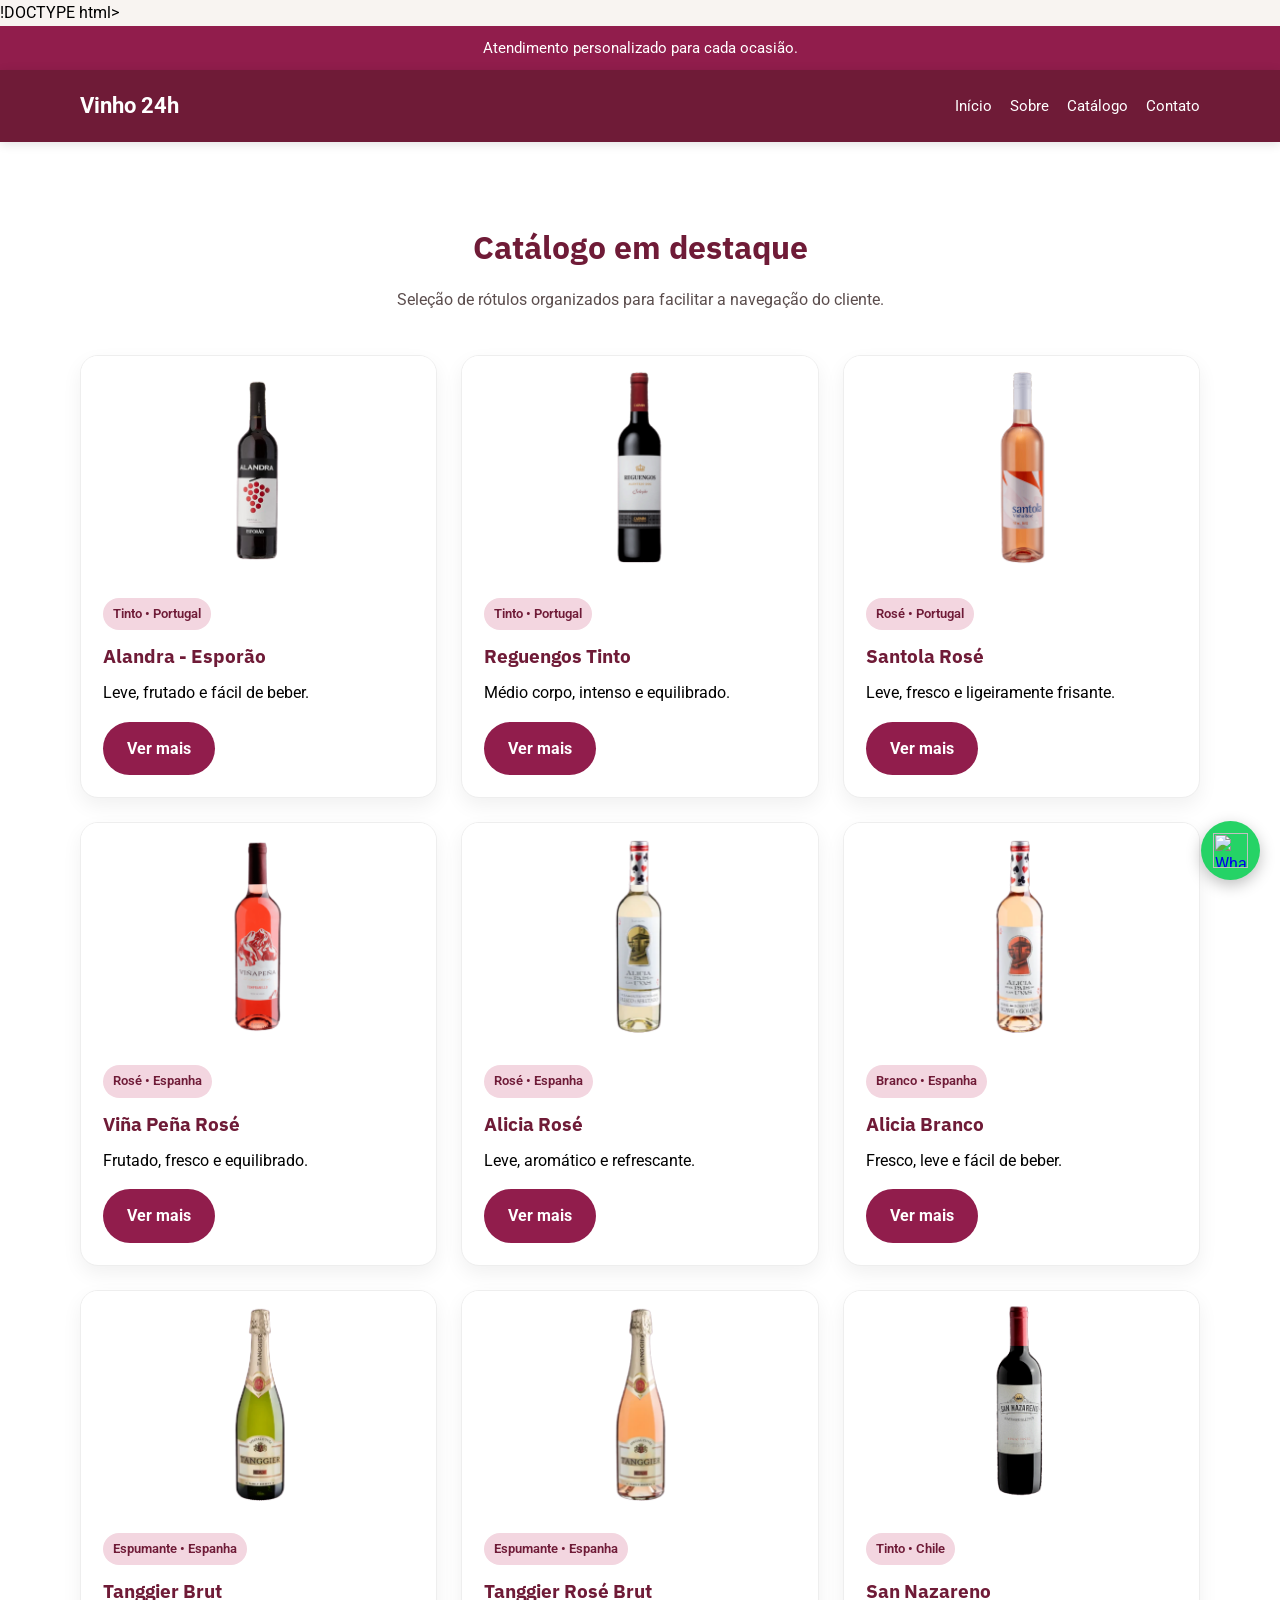
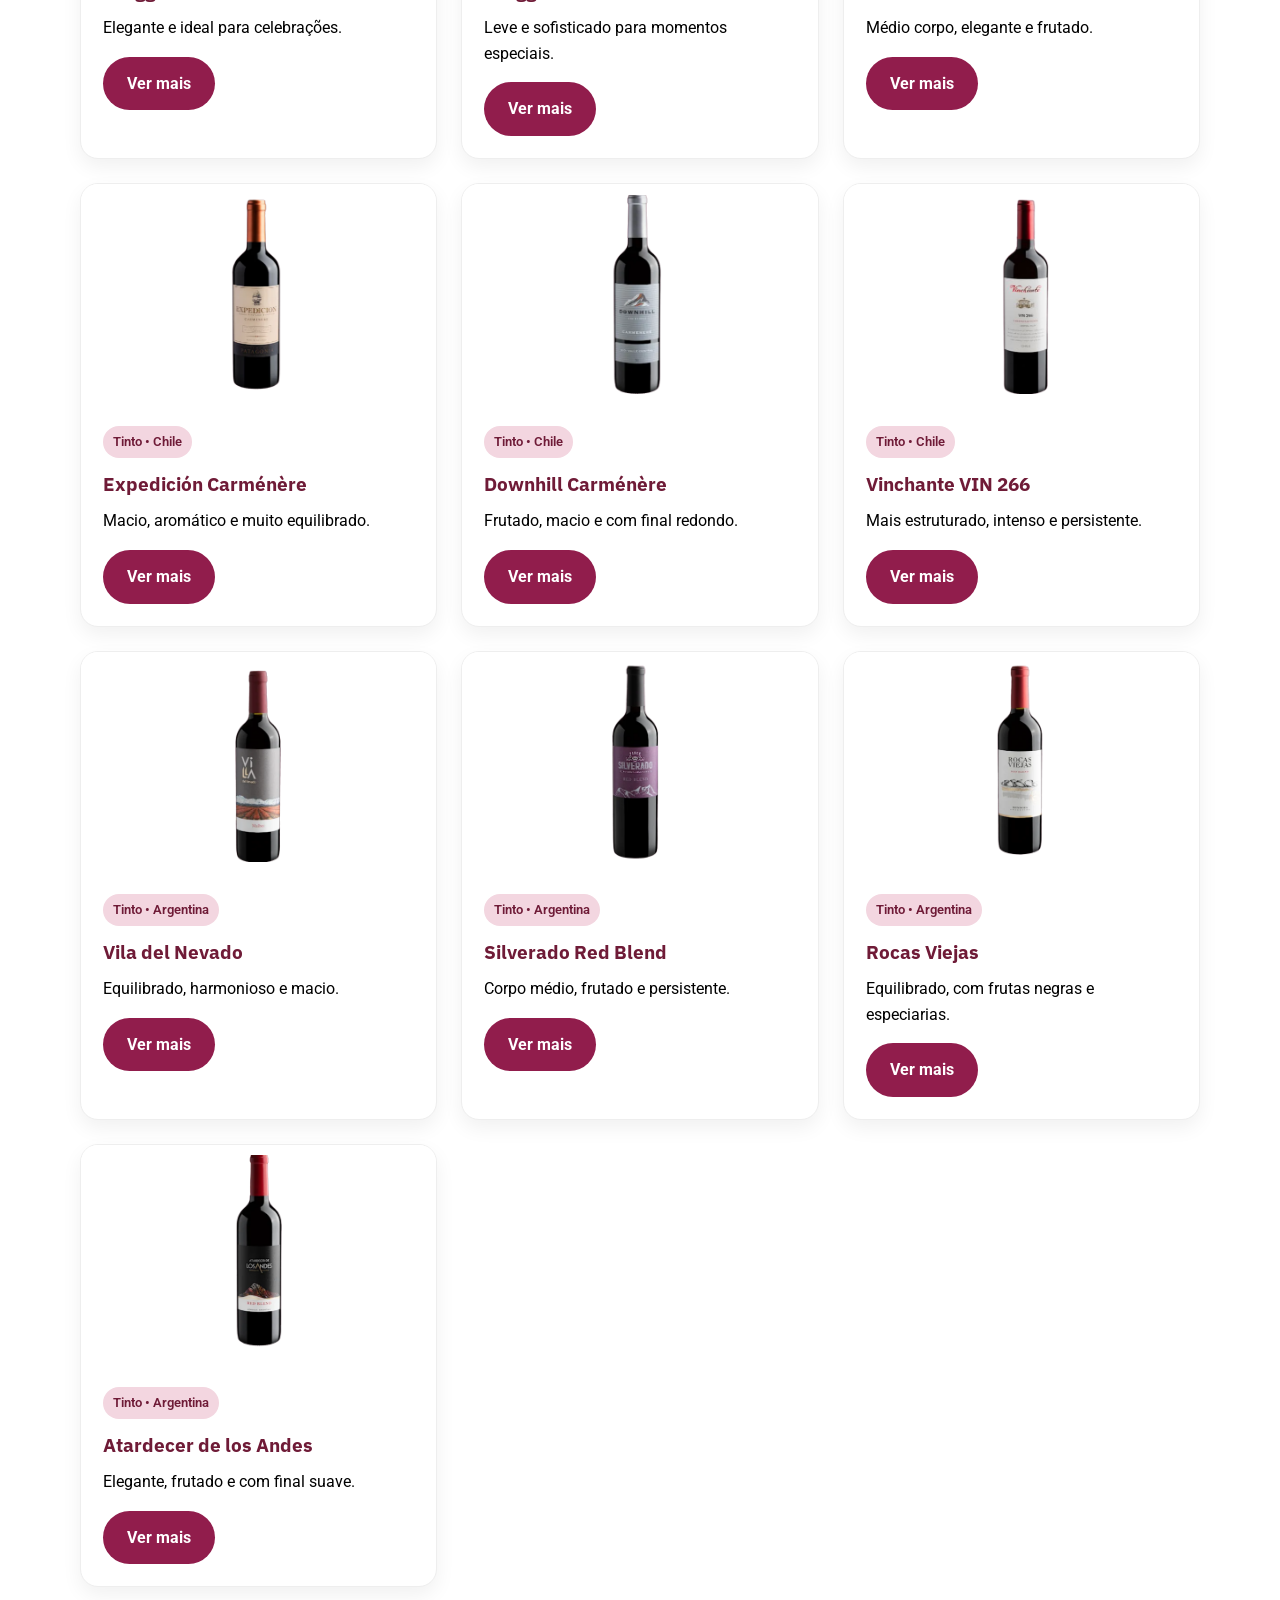
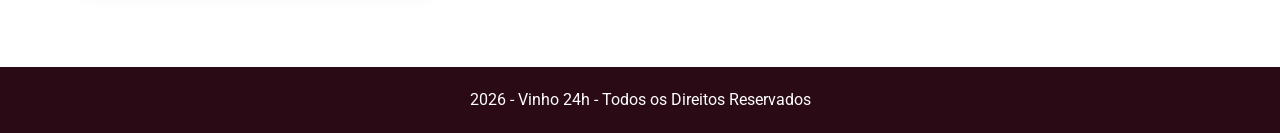
==== catalogo.html @ 0ed1f336 "Abas adicionadas" ====
!DOCTYPE html>
<html lang="pt-BR">
<head>
  <meta charset="UTF-8">
  <meta name="viewport" content="width=device-width, initial-scale=1.0">
  <title>Vinho 24h</title>
  <link rel="preconnect" href="https://fonts.googleapis.com">
  <link rel="preconnect" href="https://fonts.gstatic.com" crossorigin>
  <link href="https://fonts.googleapis.com/css2?family=IBM+Plex+Sans:wght@400;600;700&family=Roboto:wght@300;400;500;700&display=swap" rel="stylesheet">
  <link rel="stylesheet" href="style.css">
  <link rel="shortcut icon" href="img/Siěmbolo fundo branco.png" type="image/x-icon">
  
</head>
<body>
  <div class="topbar">
    <p id="fraseTopo">Atendimento personalizado para cada ocasião.</p>
  </div>

  <header>
    <div class="container header-content">
      <div class="logo">Vinho 24h</div>

      <nav>
        <a href="index.html">Início</a>
        <a href="sobre.html">Sobre</a>
        <a href="catalogo.html">Catálogo</a>
        <a href="contato.html">Contato</a>
      </nav>
    </div>
  </header>
  
  <section class="catalog" id="catalogo">
  <div class="container">
    <h2 class="section-title">Catálogo em destaque</h2>
    <p class="section-subtitle">
      Seleção de rótulos organizados para facilitar a navegação do cliente.
    </p>

    <div class="catalog-grid">
      <article class="card">
        <img src="img/Vinho1.png" alt="Alandra - Esporão">
        <div class="card-content">
          <span class="tag">Tinto • Portugal</span>
          <h3>Alandra - Esporão</h3>
          <p>Leve, frutado e fácil de beber.</p>
          <a class="btn btn-primary" href="vinho.html?vinho=alandra">Ver mais</a>
        </div>
      </article>

      <article class="card">
        <img src="img/Vinho2.png" alt="Reguengos Tinto">
        <div class="card-content">
          <span class="tag">Tinto • Portugal</span>
          <h3>Reguengos Tinto</h3>
          <p>Médio corpo, intenso e equilibrado.</p>
          <a class="btn btn-primary" href="vinho.html?vinho=reguengos">Ver mais</a>
        </div>
      </article>

      <article class="card">
        <img src="img/Vinho3.png" alt="Santola Rosé">
        <div class="card-content">
          <span class="tag">Rosé • Portugal</span>
          <h3>Santola Rosé</h3>
          <p>Leve, fresco e ligeiramente frisante.</p>
          <a class="btn btn-primary" href="vinho.html?vinho=santola">Ver mais</a>
        </div>
      </article>

      <article class="card">
        <img src="img/Vinho4.png" alt="Viña Peña Rosé">
        <div class="card-content">
          <span class="tag">Rosé • Espanha</span>
          <h3>Viña Peña Rosé</h3>
          <p>Frutado, fresco e equilibrado.</p>
          <a class="btn btn-primary" href="vinho.html?vinho=vina-pena">Ver mais</a>
        </div>
      </article>

      <article class="card">
        <img src="img/Vinho5.png" alt="Alicia Rosé">
        <div class="card-content">
          <span class="tag">Rosé • Espanha</span>
          <h3>Alicia Rosé</h3>
          <p>Leve, aromático e refrescante.</p>
          <a class="btn btn-primary" href="vinho.html?vinho=alicia-rose">Ver mais</a>
        </div>
      </article>

      <article class="card">
        <img src="img/Vinho6.png" alt="Alicia Branco">
        <div class="card-content">
          <span class="tag">Branco • Espanha</span>
          <h3>Alicia Branco</h3>
          <p>Fresco, leve e fácil de beber.</p>
          <a class="btn btn-primary" href="vinho.html?vinho=alicia-branco">Ver mais</a>
        </div>
      </article>

      <article class="card">
        <img src="img/Vinho7.png" alt="Espumante Tanggier Brut">
        <div class="card-content">
          <span class="tag">Espumante • Espanha</span>
          <h3>Tanggier Brut</h3>
          <p>Elegante e ideal para celebrações.</p>
          <a class="btn btn-primary" href="vinho.html?vinho=tanggier-brut">Ver mais</a>
        </div>
      </article>

      <article class="card">
        <img src="img/Vinho8.png" alt="Espumante Tanggier Rosé Brut">
        <div class="card-content">
          <span class="tag">Espumante • Espanha</span>
          <h3>Tanggier Rosé Brut</h3>
          <p>Leve e sofisticado para momentos especiais.</p>
          <a class="btn btn-primary" href="vinho.html?vinho=tanggier-rose">Ver mais</a>
        </div>
      </article>

      <article class="card">
        <img src="img/Vinho9.png" alt="San Nazareno">
        <div class="card-content">
          <span class="tag">Tinto • Chile</span>
          <h3>San Nazareno</h3>
          <p>Médio corpo, elegante e frutado.</p>
          <a class="btn btn-primary" href="vinho.html?vinho=san-nazareno">Ver mais</a>
        </div>
      </article>

      <article class="card">
        <img src="img/Vinho10.png" alt="Expedición Carménère">
        <div class="card-content">
          <span class="tag">Tinto • Chile</span>
          <h3>Expedición Carménère</h3>
          <p>Macio, aromático e muito equilibrado.</p>
          <a class="btn btn-primary" href="vinho.html?vinho=expedicion">Ver mais</a>
        </div>
      </article>

      <article class="card">
        <img src="img/Vinho11.png" alt="Downhill Carménère">
        <div class="card-content">
          <span class="tag">Tinto • Chile</span>
          <h3>Downhill Carménère</h3>
          <p>Frutado, macio e com final redondo.</p>
          <a class="btn btn-primary" href="vinho.html?vinho=downhill">Ver mais</a>
        </div>
      </article>

      <article class="card">
        <img src="img/Vinho12.png" alt="Vinchante VIN 266">
        <div class="card-content">
          <span class="tag">Tinto • Chile</span>
          <h3>Vinchante VIN 266</h3>
          <p>Mais estruturado, intenso e persistente.</p>
          <a class="btn btn-primary" href="vinho.html?vinho=vinchante">Ver mais</a>
        </div>
      </article>

      <article class="card">
        <img src="img/Vinho13.png" alt="Vila del Nevado">
        <div class="card-content">
          <span class="tag">Tinto • Argentina</span>
          <h3>Vila del Nevado</h3>
          <p>Equilibrado, harmonioso e macio.</p>
          <a class="btn btn-primary" href="vinho.html?vinho=vila-del-nevado">Ver mais</a>
        </div>
      </article>

      <article class="card">
        <img src="img/Vinho14.png" alt="Silverado Red Blend">
        <div class="card-content">
          <span class="tag">Tinto • Argentina</span>
          <h3>Silverado Red Blend</h3>
          <p>Corpo médio, frutado e persistente.</p>
          <a class="btn btn-primary" href="vinho.html?vinho=silverado">Ver mais</a>
        </div>
      </article>

      <article class="card">
        <img src="img/Vinho15.png" alt="Rocas Viejas">
        <div class="card-content">
          <span class="tag">Tinto • Argentina</span>
          <h3>Rocas Viejas</h3>
          <p>Equilibrado, com frutas negras e especiarias.</p>
          <a class="btn btn-primary" href="vinho.html?vinho=rocas-viejas">Ver mais</a>
        </div>
      </article>

      <article class="card">
        <img src="img/Vinho16.png" alt="Atardecer de los Andes">
        <div class="card-content">
          <span class="tag">Tinto • Argentina</span>
          <h3>Atardecer de los Andes</h3>
          <p>Elegante, frutado e com final suave.</p>
          <a class="btn btn-primary" href="vinho.html?vinho=los-andes">Ver mais</a>
        </div>
      </article>
    </div>
  </div>
</section>

 <footer>
    <p>2026 - Vinho 24h - Todos os Direitos Reservados</p>
  </footer>

  <a href="https://wa.me/message/636OYUI5HBCPG1?src=qr" class="whatsapp-float" target="_blank">
    <img src="https://cdn-icons-png.flaticon.com/512/220/220236.png" alt="WhatsApp">
  </a>

  <script src="script.js"></script>
---- style.css ----
:root {
  --cor-principal: #911D4C;
  --cor-secundaria: #6F1B37;
  --cor-hover: #631634;
  --cor-branco: #FFFFFF;
  --cor-cinza: #DDDDDD;
  --cor-preto: #000000;
  --cor-fundo: #f8f4f1;
}

* {
  margin: 0;
  padding: 0;
  box-sizing: border-box;
  scroll-behavior: smooth;
}

body {
  font-family: 'Roboto', sans-serif;
  background: var(--cor-fundo);
  color: var(--cor-preto);
  line-height: 1.6;
}

h1, h2, h3 {
  font-family: 'IBM Plex Sans', sans-serif;
}

img, video {
  max-width: 100%;
  display: block;
}

.container {
  width: min(1120px, 90%);
  margin: 0 auto;
}

.topbar {
  background: var(--cor-principal);
  color: var(--cor-branco);
  text-align: center;
  padding: 10px 16px;
  font-size: 0.95rem;
}

header {
  background: var(--cor-secundaria);
  position: sticky;
  top: 0;
  z-index: 900;
  box-shadow: 0 2px 10px rgba(0, 0, 0, 0.12);
}

.header-content {
  display: flex;
  align-items: center;
  justify-content: space-between;
  padding: 18px 0;
  gap: 24px;
}

.logo {
  color: var(--cor-branco);
  font-size: 1.4rem;
  font-weight: 700;
}

nav {
  display: flex;
  gap: 18px;
  flex-wrap: wrap;
}

nav a {
  color: var(--cor-branco);
  text-decoration: none;
  font-size: 0.95rem;
}

nav a:hover {
  color: var(--cor-cinza);
}

.hero {
  background: linear-gradient(rgba(111, 27, 55, 0.78), rgba(99, 22, 52, 0.78)),
    url("img/ImgFundo1.png") center/cover;
  color: var(--cor-branco);
  padding: 110px 0;
}

.hero-content {
  max-width: 650px;
}

.hero-badge {
  display: inline-block;
  margin-bottom: 18px;
  padding: 8px 14px;
  border-radius: 999px;
  background: rgba(255, 255, 255, 0.14);
  font-size: 0.9rem;
}

.hero h1 {
  font-size: 3rem;
  margin-bottom: 18px;
  line-height: 1.1;
}

.hero p {
  margin-bottom: 28px;
  font-size: 1.05rem;
}

.buttons {
  display: flex;
  gap: 14px;
  flex-wrap: wrap;
}

.btn {
  display: inline-block;
  padding: 14px 24px;
  border-radius: 999px;
  text-decoration: none;
  border: none;
  cursor: pointer;
  font-weight: 700;
  transition: 0.3s;
}

.btn-primary {
  background: var(--cor-principal);
  color: var(--cor-branco);
}

.btn-primary:hover {
  background: var(--cor-hover);
}

.btn-secondary {
  border: 2px solid var(--cor-branco);
  color: var(--cor-branco);
  background: transparent;
}

.btn-secondary:hover {
  background: var(--cor-branco);
  color: var(--cor-secundaria);
}

.btn-secondary-dark {
  background: #2a2a2a;
  color: var(--cor-branco);
}

section {
  padding: 80px 0;
}

.section-title {
  text-align: center;
  color: var(--cor-secundaria);
  font-size: 2rem;
  margin-bottom: 14px;
}

.section-subtitle {
  text-align: center;
  color: #5b4d4d;
  max-width: 720px;
  margin: 0 auto 42px;
}

.about-grid,
.contact-grid {
  display: grid;
  grid-template-columns: 1fr 1fr;
  gap: 32px;
  align-items: start;
}

.about-image {
  border-radius: 22px;
  overflow: hidden;
  min-height: 380px;
}

.about-image img {
  width: 100%;
  height: 100%;
  object-fit: cover;
}

.about-text h3 {
  color: var(--cor-secundaria);
  margin-bottom: 10px;
  margin-top: 10px;
}

.about-text p {
  margin-bottom: 14px;
}

.about-list {
  padding-left: 20px;
}

.catalog {
  background: var(--cor-branco);
}

.catalog-grid,
.benefits-grid,
.steps-grid {
  display: grid;
  grid-template-columns: repeat(3, 1fr);
  gap: 24px;
}

.card,
.benefit,
.step,
.contact-box,
.contact-form-box,
.video-box,
.machine-box {
  background: var(--cor-branco);
  border-radius: 18px;
  box-shadow: 0 8px 20px rgba(0, 0, 0, 0.06);
}

.card {
  overflow: hidden;
  border: 1px solid #eee;
}

.card img {
  width: 100%;
  height: 220px;
  object-fit: contain;
  background: #ffffff;
  padding: 10px;
}

.card-content {
  padding: 22px;
}

.tag {
  display: inline-block;
  margin-bottom: 12px;
  padding: 6px 10px;
  border-radius: 999px;
  background: #f3d6e0;
  color: var(--cor-secundaria);
  font-size: 0.8rem;
  font-weight: 600;
}

.card h3 {
  color: var(--cor-secundaria);
  margin-bottom: 8px;
}

.card p {
  margin-bottom: 16px;
}

.product-image {
  background: #f8f4f1;
  border-radius: 22px;
  min-height: 420px;
  display: flex;
  align-items: center;
  justify-content: center;
  padding: 20px;
}

.product-image img {
  width: 100%;
  max-width: 280px;
  max-height: 380px;
  object-fit: contain;
}

.benefit,
.step,
.video-box,
.machine-box,
.contact-box,
.contact-form-box {
  padding: 28px;
}

.benefit h3,
.step h3,
.video-box h3,
.machine-box h3 {
  color: var(--cor-secundaria);
  margin-bottom: 10px;
}

.step-number {
  width: 42px;
  height: 42px;
  border-radius: 50%;
  background: var(--cor-secundaria);
  color: var(--cor-branco);
  display: grid;
  place-items: center;
  font-weight: 700;
  margin-bottom: 14px;
}

.video-box video {
  width: 100%;
  border-radius: 14px;
  margin-top: 16px;
}

.machine-box {
  margin-top: 28px;
}

.faq-list {
  max-width: 900px;
  margin: 0 auto;
}

.faq-item {
  margin-bottom: 14px;
  border-radius: 14px;
  overflow: hidden;
  border: 1px solid #e6d9df;
  background: var(--cor-branco);
}

.faq-question {
  width: 100%;
  text-align: left;
  padding: 18px 20px;
  background: var(--cor-branco);
  color: var(--cor-secundaria);
  border: none;
  font-family: 'IBM Plex Sans', sans-serif;
  font-size: 1rem;
  font-weight: 600;
  cursor: pointer;
}

.faq-answer {
  display: none;
  padding: 0 20px 18px;
  color: #4f3d3d;
}

.contact {
  background: linear-gradient(135deg, var(--cor-secundaria), var(--cor-hover));
  color: var(--cor-branco);
}

.contact .section-title,
.contact .section-subtitle {
  color: var(--cor-branco);
}

.contact .section-title {
  font-size: 3rem;
  margin-bottom: 10px;
}

.contact .section-subtitle {
  font-size: 1rem;
  margin-bottom: 60px;
}

.contact-grid {
  display: grid;
  grid-template-columns: 1fr 1fr;
  gap: 28px;
  align-items: center;
}

.contact-box,
.contact-form-box {
  background: #f1f1f1;
  border-radius: 32px;
  padding: 42px 40px;
}

.contact-info-box {
  text-align: center;
  display: flex;
  flex-direction: column;
  justify-content: center;
}

.contact-message {
  color: var(--cor-principal);
  font-weight: 700;
  margin-bottom: 26px;
}

.contact-whatsapp-btn {
  margin: 0 auto 24px;
  padding: 16px 38px;
  border-radius: 999px;
}

.contact-email-text {
  color: var(--cor-principal);
  font-weight: 700;
}

.contact-email-link {
  color: var(--cor-principal);
  font-weight: 700;
  text-decoration: underline;
}

.contact-form-box {
  display: flex;
  align-items: center;
}

.contact-form {
  width: 100%;
  display: flex;
  flex-direction: column;
  gap: 10px;
}

.contact-form label {
  color: var(--cor-principal);
  font-weight: 700;
}

.contact-form input {
  background: #e2d5dc;
  border: none;
  border-radius: 10px;
  padding: 14px;
}

.contact-submit-btn {
  width: 55%;
  margin: 25px auto 0;
  padding: 16px;
  border-radius: 999px;
}

@media (max-width: 900px) {
  .contact-grid {
    grid-template-columns: 1fr;
  }
}

footer {
  background: #2a0a15;
  color: var(--cor-branco);
  text-align: center;
  padding: 20px 16px;
}

.whatsapp-float {
  position: fixed;
  right: 20px;
  bottom: 20px;
  background: #25D366;
  border-radius: 50%;
  padding: 12px;
  box-shadow: 0 5px 15px rgba(0, 0, 0, 0.25);
  z-index: 1000;
}

.whatsapp-float img {
  width: 35px;
  height: 35px;
}

.whatsapp-float:hover {
  transform: scale(1.08);
}

.age-gate {
  position: fixed;
  inset: 0;
  background: rgba(0, 0, 0, 0.86);
  display: flex;
  align-items: center;
  justify-content: center;
  z-index: 2000;
}

.age-box {
  background: var(--cor-branco);
  padding: 40px 30px;
  border-radius: 20px;
  text-align: center;
  max-width: 460px;
  width: 90%;
}

.age-box h1 {
  color: var(--cor-secundaria);
  margin-bottom: 12px;
}

.age-box p {
  margin-bottom: 20px;
}

.age-buttons {
  display: flex;
  gap: 12px;
  justify-content: center;
  flex-wrap: wrap;
}

.hidden {
  display: none;
}



@media (max-width: 900px) {
  .catalog-grid,
  .benefits-grid,
  .steps-grid,
  .about-grid,
  .contact-grid {
    grid-template-columns: 1fr 1fr;
  }

  .hero h1 {
    font-size: 2.4rem;
  }
}

@media (max-width: 640px) {
  .header-content {
    flex-direction: column;
    align-items: flex-start;
  }

  .catalog-grid,
  .benefits-grid,
  .steps-grid,
  .about-grid,
  .contact-grid {
    grid-template-columns: 1fr;
  }

  .hero {
    padding: 90px 0;
  }

  .hero h1 {
    font-size: 2rem;
  }

  section {
    padding: 64px 0;
  }
}
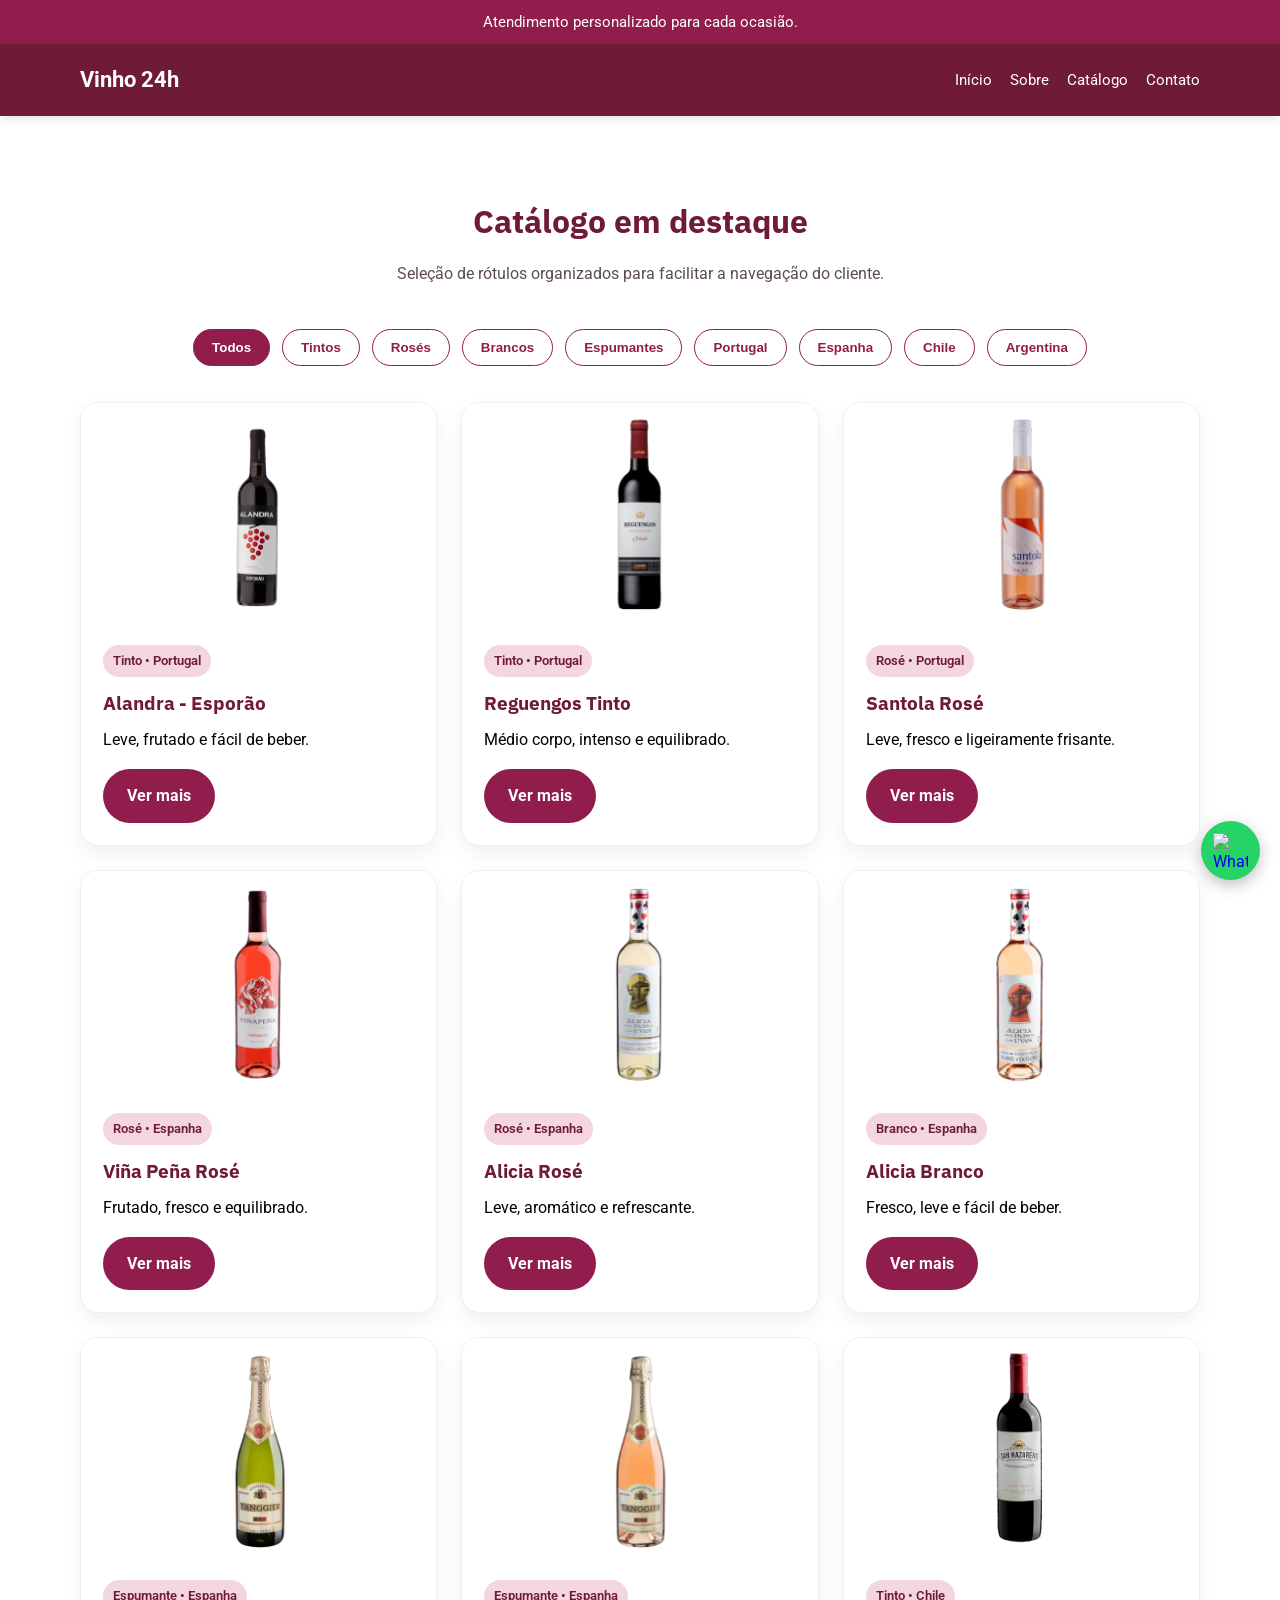
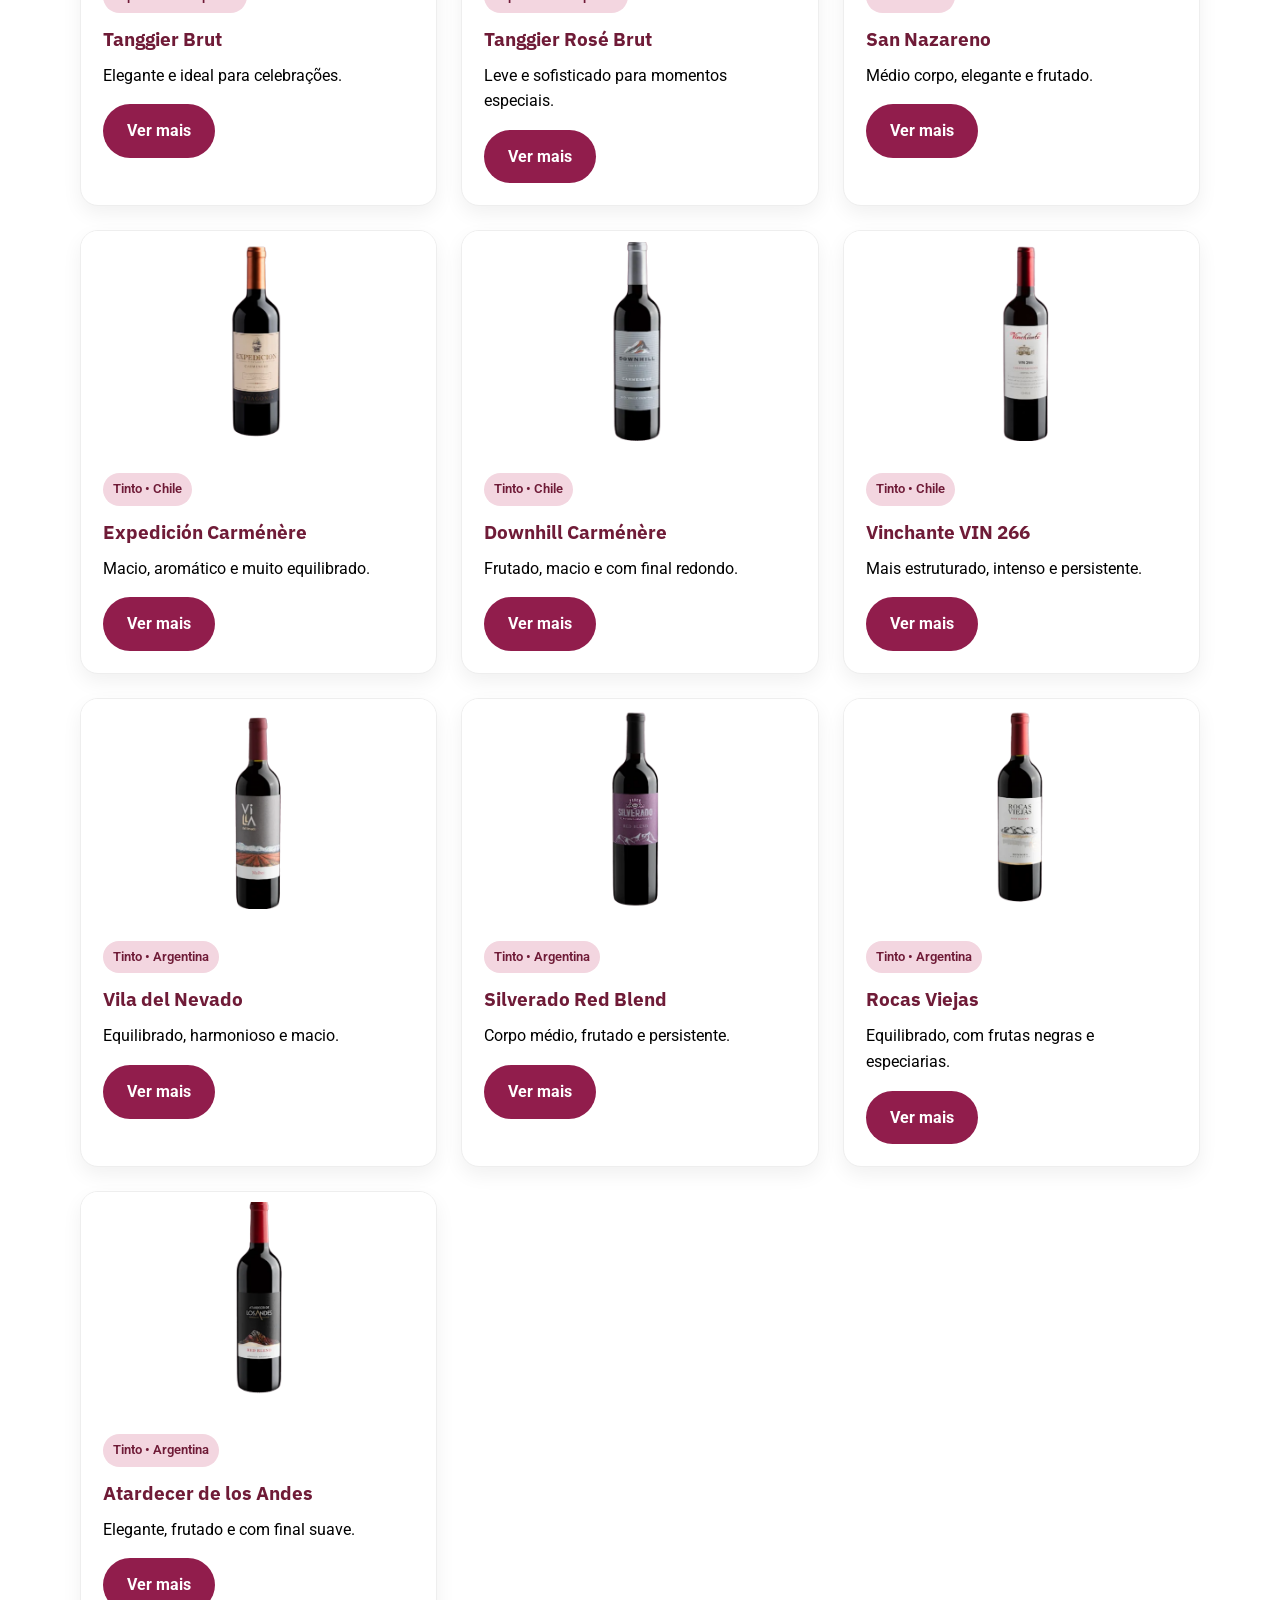
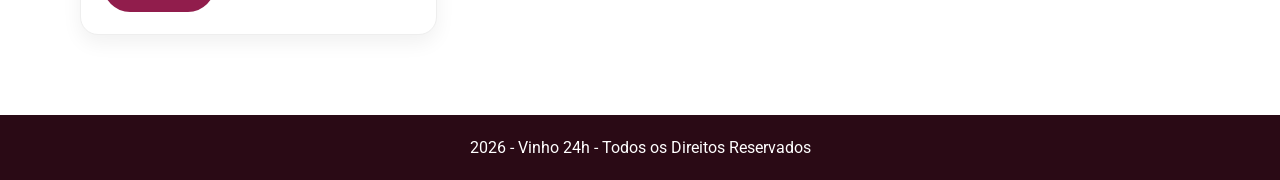
==== commit 5f8885a1: "Filtro implementado" ====
--- a/catalogo.html
+++ b/catalogo.html
@@ -1,4 +1,4 @@
-!DOCTYPE html>
+<!DOCTYPE html>
 <html lang="pt-BR">
 <head>
   <meta charset="UTF-8">
@@ -36,8 +36,20 @@
       Seleção de rótulos organizados para facilitar a navegação do cliente.
     </p>
 
+    <div class="filters">
+  <button class="filter-btn active" data-filter="todos">Todos</button>
+  <button class="filter-btn" data-filter="tinto">Tintos</button>
+  <button class="filter-btn" data-filter="rose">Rosés</button>
+  <button class="filter-btn" data-filter="branco">Brancos</button>
+  <button class="filter-btn" data-filter="espumante">Espumantes</button>
+  <button class="filter-btn" data-filter="portugal">Portugal</button>
+  <button class="filter-btn" data-filter="espanha">Espanha</button>
+  <button class="filter-btn" data-filter="chile">Chile</button>
+  <button class="filter-btn" data-filter="argentina">Argentina</button>
+</div>
+
     <div class="catalog-grid">
-      <article class="card">
+      <article class="card tinto portugal">
         <img src="img/Vinho1.png" alt="Alandra - Esporão">
         <div class="card-content">
           <span class="tag">Tinto • Portugal</span>
@@ -47,7 +59,7 @@
         </div>
       </article>
 
-      <article class="card">
+      <article class="card tinto portugal">
         <img src="img/Vinho2.png" alt="Reguengos Tinto">
         <div class="card-content">
           <span class="tag">Tinto • Portugal</span>
@@ -57,7 +69,7 @@
         </div>
       </article>
 
-      <article class="card">
+      <article class="card rose portugal">
         <img src="img/Vinho3.png" alt="Santola Rosé">
         <div class="card-content">
           <span class="tag">Rosé • Portugal</span>
@@ -67,7 +79,7 @@
         </div>
       </article>
 
-      <article class="card">
+      <article class="card rose espanha">
         <img src="img/Vinho4.png" alt="Viña Peña Rosé">
         <div class="card-content">
           <span class="tag">Rosé • Espanha</span>
@@ -77,7 +89,7 @@
         </div>
       </article>
 
-      <article class="card">
+      <article class="card rose espanha">
         <img src="img/Vinho5.png" alt="Alicia Rosé">
         <div class="card-content">
           <span class="tag">Rosé • Espanha</span>
@@ -87,7 +99,7 @@
         </div>
       </article>
 
-      <article class="card">
+      <article class="card branco espanha">
         <img src="img/Vinho6.png" alt="Alicia Branco">
         <div class="card-content">
           <span class="tag">Branco • Espanha</span>
@@ -97,7 +109,7 @@
         </div>
       </article>
 
-      <article class="card">
+      <article class="card espumante espanha">
         <img src="img/Vinho7.png" alt="Espumante Tanggier Brut">
         <div class="card-content">
           <span class="tag">Espumante • Espanha</span>
@@ -107,7 +119,7 @@
         </div>
       </article>
 
-      <article class="card">
+      <article class="card espumante espanha">
         <img src="img/Vinho8.png" alt="Espumante Tanggier Rosé Brut">
         <div class="card-content">
           <span class="tag">Espumante • Espanha</span>
@@ -117,7 +129,7 @@
         </div>
       </article>
 
-      <article class="card">
+      <article class="card tinto chile">
         <img src="img/Vinho9.png" alt="San Nazareno">
         <div class="card-content">
           <span class="tag">Tinto • Chile</span>
@@ -127,7 +139,7 @@
         </div>
       </article>
 
-      <article class="card">
+      <article class="card tinto chile">
         <img src="img/Vinho10.png" alt="Expedición Carménère">
         <div class="card-content">
           <span class="tag">Tinto • Chile</span>
@@ -137,7 +149,7 @@
         </div>
       </article>
 
-      <article class="card">
+      <article class="card tinto chile">
         <img src="img/Vinho11.png" alt="Downhill Carménère">
         <div class="card-content">
           <span class="tag">Tinto • Chile</span>
@@ -147,7 +159,7 @@
         </div>
       </article>
 
-      <article class="card">
+      <article class="card tinto chile">
         <img src="img/Vinho12.png" alt="Vinchante VIN 266">
         <div class="card-content">
           <span class="tag">Tinto • Chile</span>
@@ -157,7 +169,7 @@
         </div>
       </article>
 
-      <article class="card">
+      <article class="card tinto argentina">
         <img src="img/Vinho13.png" alt="Vila del Nevado">
         <div class="card-content">
           <span class="tag">Tinto • Argentina</span>
@@ -167,7 +179,7 @@
         </div>
       </article>
 
-      <article class="card">
+      <article class="card tinto argentina">
         <img src="img/Vinho14.png" alt="Silverado Red Blend">
         <div class="card-content">
           <span class="tag">Tinto • Argentina</span>
@@ -177,7 +189,7 @@
         </div>
       </article>
 
-      <article class="card">
+      <article class="card tinto argentina">
         <img src="img/Vinho15.png" alt="Rocas Viejas">
         <div class="card-content">
           <span class="tag">Tinto • Argentina</span>
@@ -187,7 +199,7 @@
         </div>
       </article>
 
-      <article class="card">
+      <article class="card tinto argentina">
         <img src="img/Vinho16.png" alt="Atardecer de los Andes">
         <div class="card-content">
           <span class="tag">Tinto • Argentina</span>
@@ -208,4 +220,6 @@
     <img src="https://cdn-icons-png.flaticon.com/512/220/220236.png" alt="WhatsApp">
   </a>
 
-  <script src="script.js"></script>+    <script src="script.js"></script>
+</body>
+</html>
--- a/style.css
+++ b/style.css
@@ -564,4 +564,29 @@
   section {
     padding: 64px 0;
   }
+}
+
+.filters {
+  display: flex;
+  justify-content: center;
+  gap: 12px;
+  flex-wrap: wrap;
+  margin-bottom: 36px;
+}
+
+.filter-btn {
+  border: 1px solid var(--cor-principal);
+  background: var(--cor-branco);
+  color: var(--cor-principal);
+  padding: 10px 18px;
+  border-radius: 999px;
+  font-weight: 700;
+  cursor: pointer;
+  transition: 0.3s;
+}
+
+.filter-btn:hover,
+.filter-btn.active {
+  background: var(--cor-principal);
+  color: var(--cor-branco);
 }
